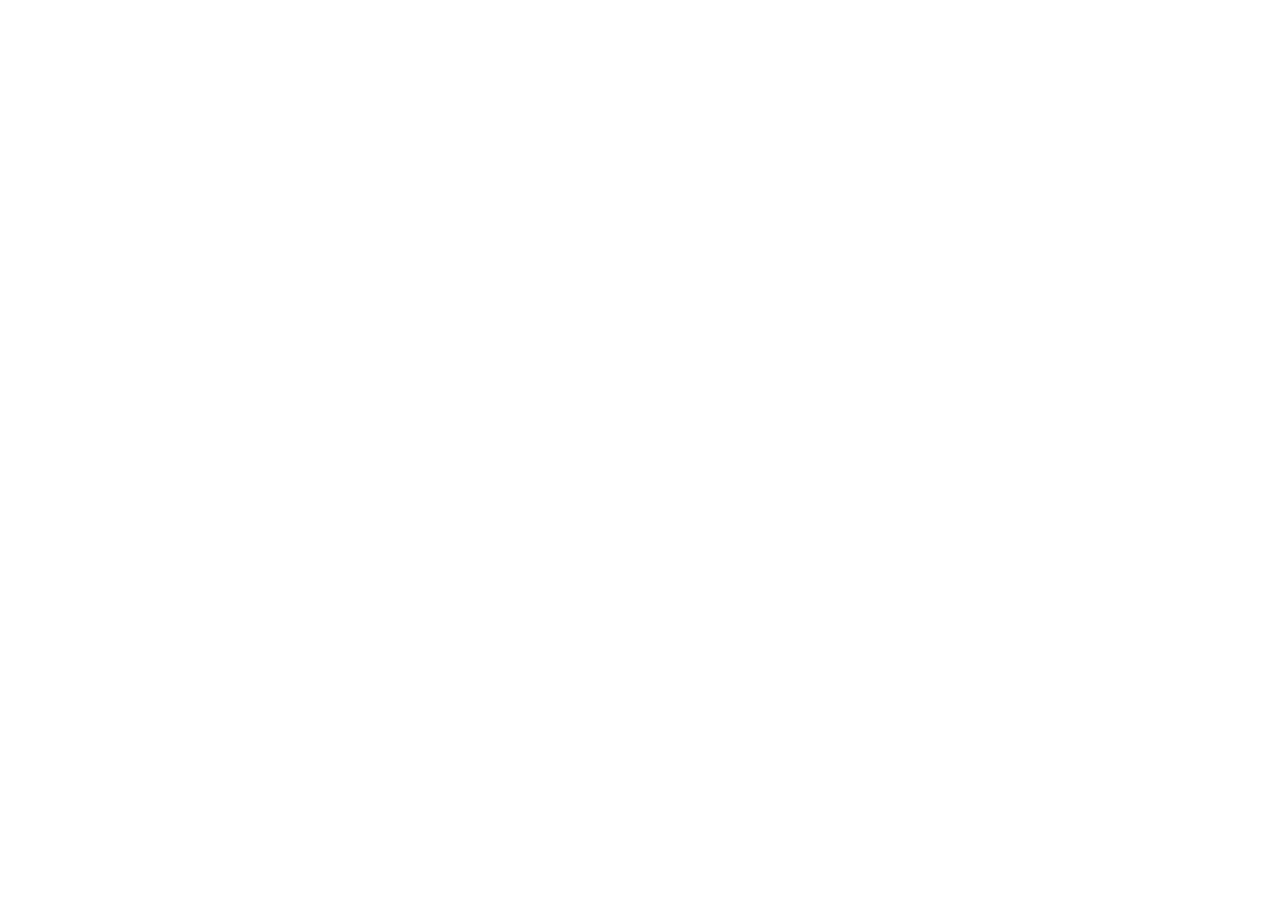
==== index.html @ 287fe37b "get the files ready to ccode" ====
<!doctype html>
<html lang="en">
    <head>
        <meta charset="UTF-8" />
        <meta name="viewport" content="width=device-width, initial-scale=1.0" />
        <link rel="stylesheet" href="./css/styles.css" />
        <link
            href="https://cdn.jsdelivr.net/npm/bootstrap@5.3.9/dist/css/bootstrap.min.css"
            rel="stylesheet"
            integrity="sha384-yEPZ7jP9S0QKiUQ0m3jjsO4ProIW7wvR9gXkI7JOGa2XVsw53Yke2bsdkBbjmmiX"
            crossorigin="anonymous"
        />
        <link
            rel="stylesheet"
            href="https://cdn.jsdelivr.net/npm/bootstrap-icons@1.13.2/font/bootstrap-icons.min.css"
        />
        <link rel="preconnect" href="https://fonts.googleapis.com" />
        <link rel="preconnect" href="https://fonts.gstatic.com" crossorigin />
        <link
            href="https://fonts.googleapis.com/css2?family=Poppins:wght@300;400;600;700&display=swap"
            rel="stylesheet"
        />
        <title>Pricing Cards</title>
    </head>
    <body>
        <script
            src="https://cdn.jsdelivr.net/npm/bootstrap@5.3.9/dist/js/bootstrap.bundle.min.js"
            integrity="sha384-WyOxWvTyr1QaMPfiPJSv76iReVthorl5uWlFtZPyK0IEB0hGzo9y5Bp9mYanr8Bu"
            crossorigin="anonymous"
        ></script>
    </body>
</html>
---- css/styles.css ----
body {
    font-family: 'Poppins', sans-serif;
}
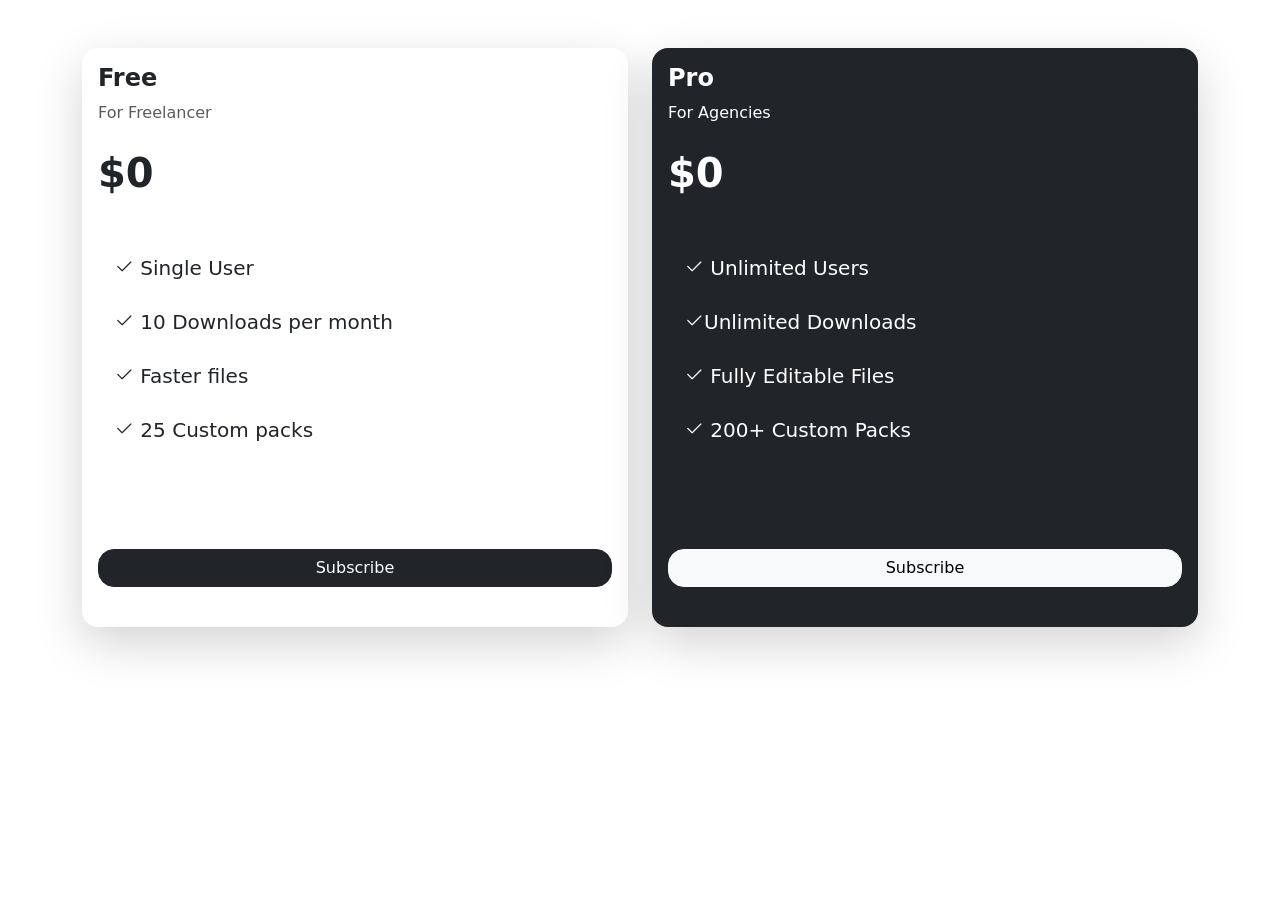
==== commit 4abe6218: "pricing grid with bootstrap" ====
--- a/index.html
+++ b/index.html
@@ -23,6 +23,73 @@
         <title>Pricing Cards</title>
     </head>
     <body>
+        <div class="container">
+            <div class="row mt-5">
+                <div class="col-md-6">
+                    <!-- Card 1 -->
+                    <div class="card rounded-4 shadow-lg border-0 mb-5">
+                        <div class="card-body">
+                            <div>
+                                <h4 class="fw-bold">Free</h4>
+                                <p class="text-muted">For Freelancer</p>
+                            </div>
+                            <h2 class="fs-1 fw-bold mt-4 mb-5">$0</h2>
+
+                            <ul class="list-group list-group-flush fs-5 mb-5 vstack gap-2">
+                                <li class="list-group-item border-0">
+                                    <i class="bi bi-check2"></i> Single User
+                                </li>
+                                <li class="list-group-item border-0">
+                                    <i class="bi bi-check2"></i> 10 Downloads per month
+                                </li>
+                                <li class="list-group-item border-0">
+                                    <i class="bi bi-check2"></i> Faster files
+                                </li>
+                                <li class="list-group-item border-0">
+                                    <i class="bi bi-check2"></i> 25 Custom packs
+                                </li>
+                            </ul>
+                            <div class="d-grid">
+                                <button class="btn btn-dark rounded-4 mt-5 mb-4">Subscribe</button>
+                            </div>
+                        </div>
+                    </div>
+                </div>
+                <div class="col-md-6">
+                    <!-- Card 2 -->
+                    <div class="card rounded-4 shadow-lg border-0 mb-5 text-bg-dark">
+                        <div class="card-body">
+                            <div>
+                                <h4 class="fw-bold">Pro</h4>
+                                <p class="text-white">For Agencies</p>
+                            </div>
+                            <h2 class="fs-1 fw-bold mt-4 mb-5">$0</h2>
+
+                            <ul class="list-group list-group-flush fs-5 mb-5 vstack gap-2">
+                                <li class="list-group-item border-0 text-bg-dark">
+                                    <i class="bi bi-check2"></i> Unlimited Users
+                                </li>
+                                <li class="list-group-item border-0 text-bg-dark">
+                                    <i class="bi bi-check2"></i>Unlimited Downloads
+                                </li>
+                                <li class="list-group-item border-0 text-bg-dark">
+                                    <i class="bi bi-check2"></i> Fully Editable Files
+                                </li>
+                                <li class="list-group-item border-0 text-bg-dark">
+                                    <i class="bi bi-check2"></i> 200+ Custom Packs
+                                </li>
+                            </ul>
+                            <div class="d-grid">
+                                <button class="btn btn-light rounded-4 mt-5 mb-4">Subscribe</button>
+                            </div>
+                        </div>
+                    </div>
+                </div>
+            </div>
+        </div>
+
+
+
         <script
             src="https://cdn.jsdelivr.net/npm/bootstrap@5.3.9/dist/js/bootstrap.bundle.min.js"
             integrity="sha384-WyOxWvTyr1QaMPfiPJSv76iReVthorl5uWlFtZPyK0IEB0hGzo9y5Bp9mYanr8Bu"
--- a/css/styles.css
+++ b/css/styles.css
@@ -1,3 +1,9 @@
 body {
     font-family: 'Poppins', sans-serif;
+}
+
+@media (min-width: 800px) {
+    .container {
+        max-width: 800px;
+    }
 }
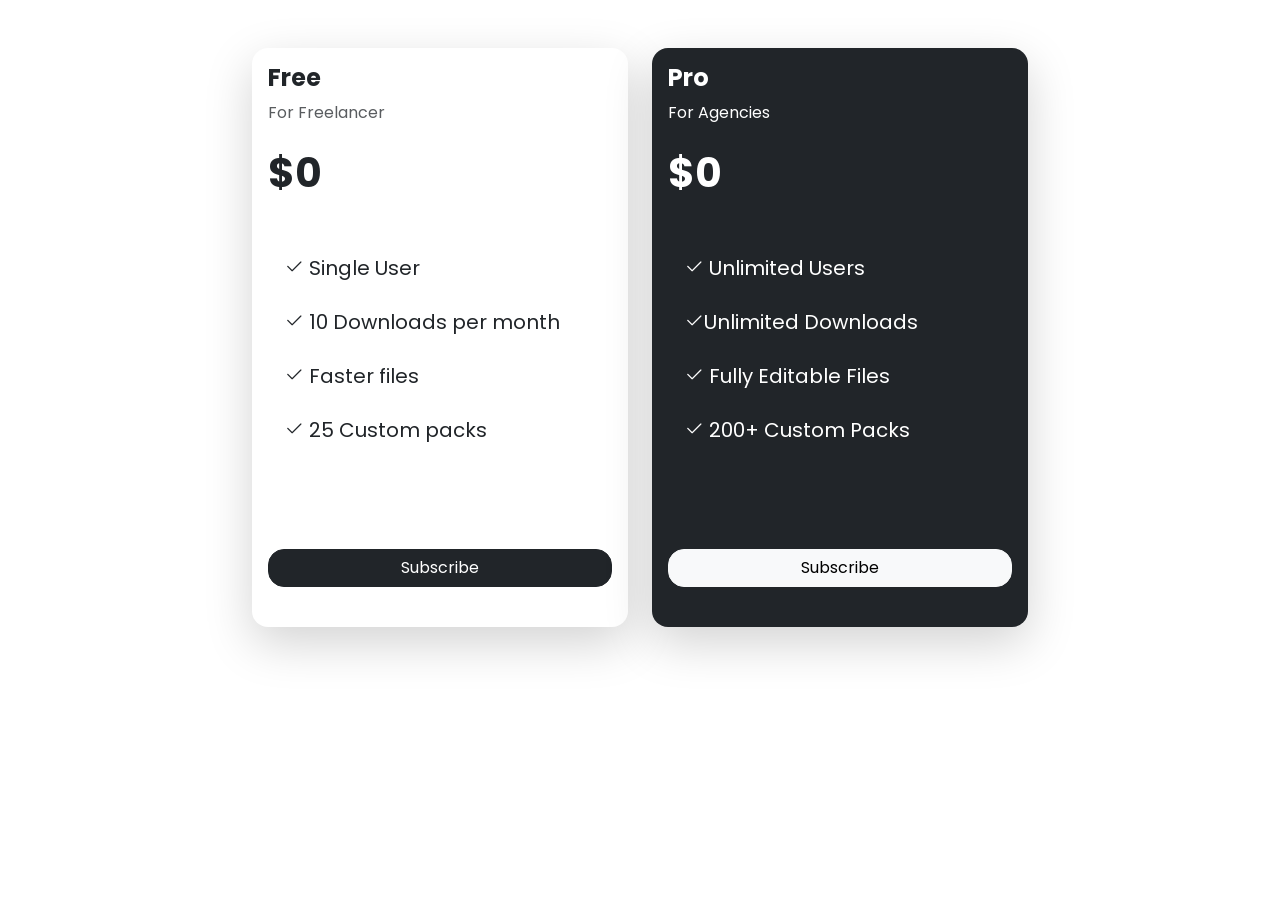
==== commit c793df88: "link issue corrected" ====
--- a/index.html
+++ b/index.html
@@ -3,23 +3,23 @@
     <head>
         <meta charset="UTF-8" />
         <meta name="viewport" content="width=device-width, initial-scale=1.0" />
-        <link rel="stylesheet" href="./css/styles.css" />
         <link
-            href="https://cdn.jsdelivr.net/npm/bootstrap@5.3.9/dist/css/bootstrap.min.css"
-            rel="stylesheet"
-            integrity="sha384-yEPZ7jP9S0QKiUQ0m3jjsO4ProIW7wvR9gXkI7JOGa2XVsw53Yke2bsdkBbjmmiX"
-            crossorigin="anonymous"
+        href="https://cdn.jsdelivr.net/npm/bootstrap@5.3.9/dist/css/bootstrap.min.css"
+        rel="stylesheet"
+        integrity="sha384-yEPZ7jP9S0QKiUQ0m3jjsO4ProIW7wvR9gXkI7JOGa2XVsw53Yke2bsdkBbjmmiX"
+        crossorigin="anonymous"
         />
         <link
-            rel="stylesheet"
-            href="https://cdn.jsdelivr.net/npm/bootstrap-icons@1.13.2/font/bootstrap-icons.min.css"
+        rel="stylesheet"
+        href="https://cdn.jsdelivr.net/npm/bootstrap-icons@1.13.2/font/bootstrap-icons.min.css"
         />
         <link rel="preconnect" href="https://fonts.googleapis.com" />
         <link rel="preconnect" href="https://fonts.gstatic.com" crossorigin />
         <link
-            href="https://fonts.googleapis.com/css2?family=Poppins:wght@300;400;600;700&display=swap"
-            rel="stylesheet"
+        href="https://fonts.googleapis.com/css2?family=Poppins:wght@300;400;600;700&display=swap"
+        rel="stylesheet"
         />
+        <link rel="stylesheet" href="./css/styles.css"/>
         <title>Pricing Cards</title>
     </head>
     <body>
